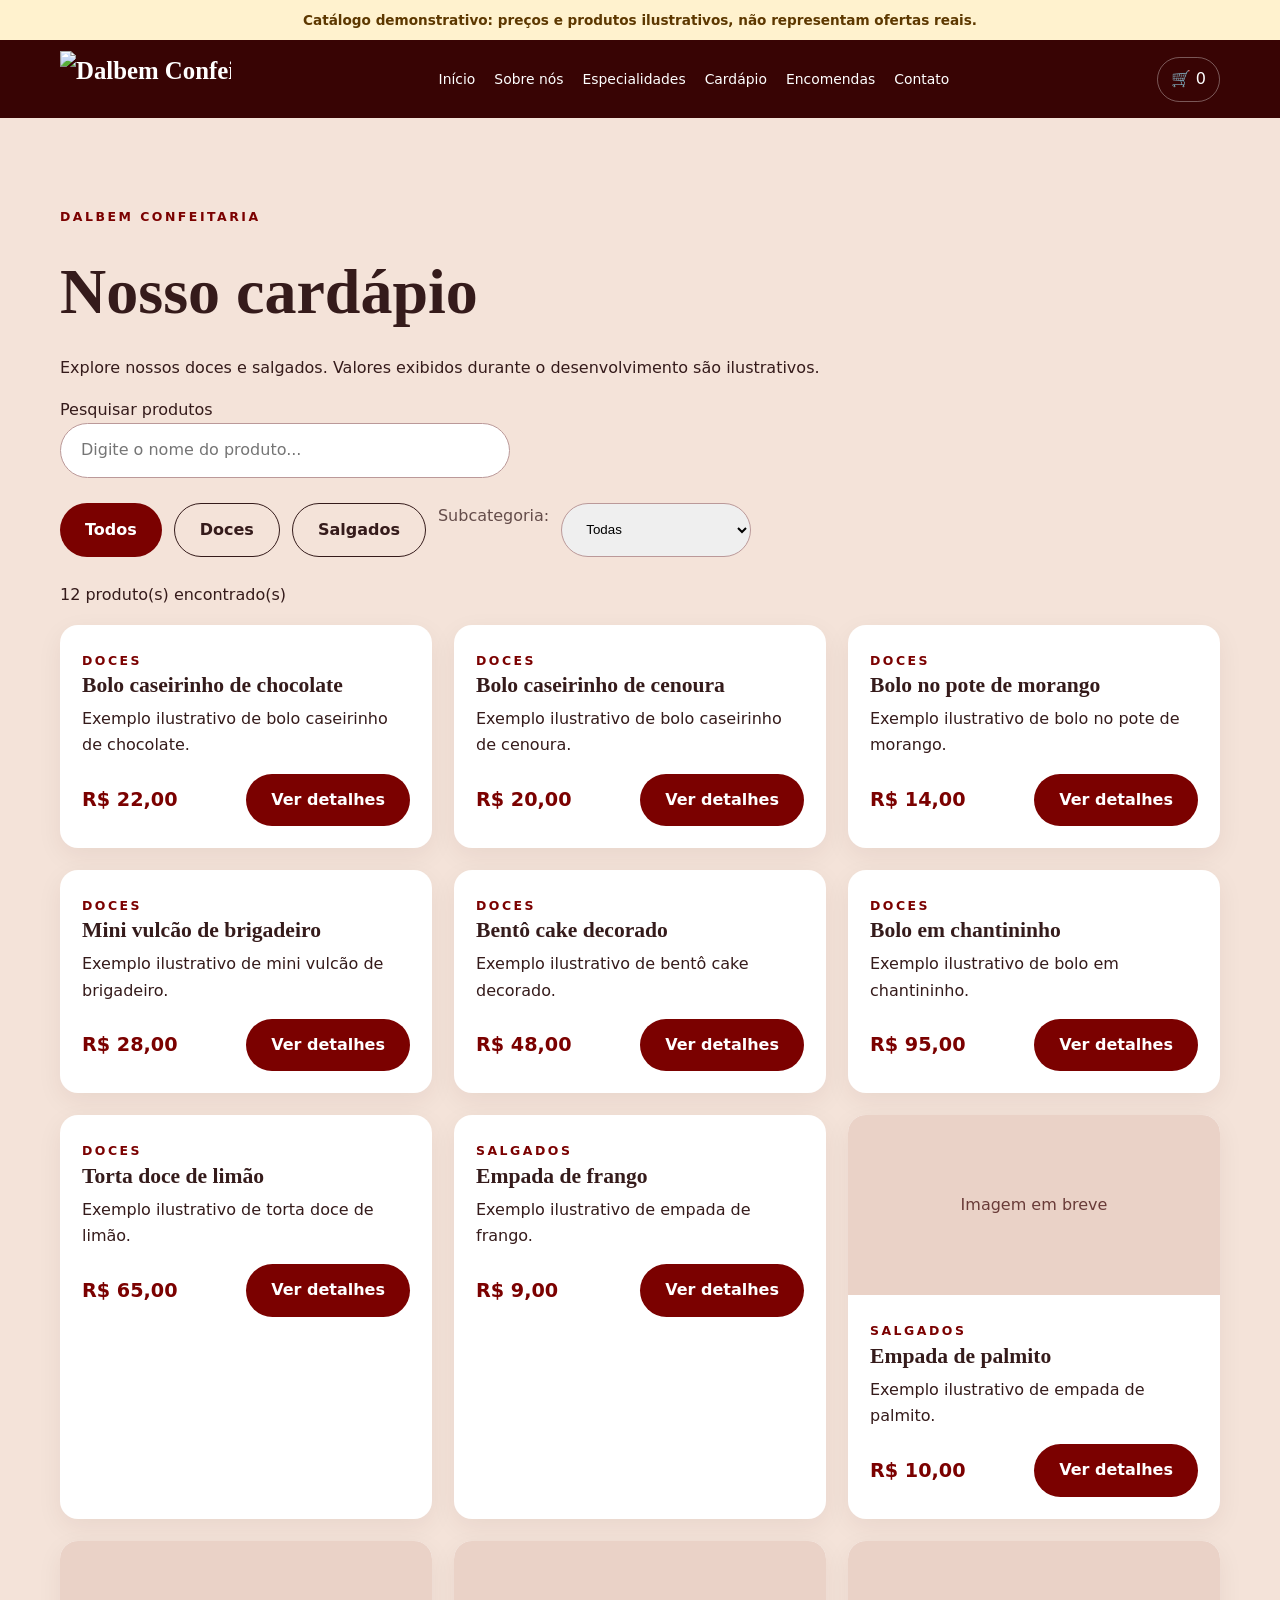
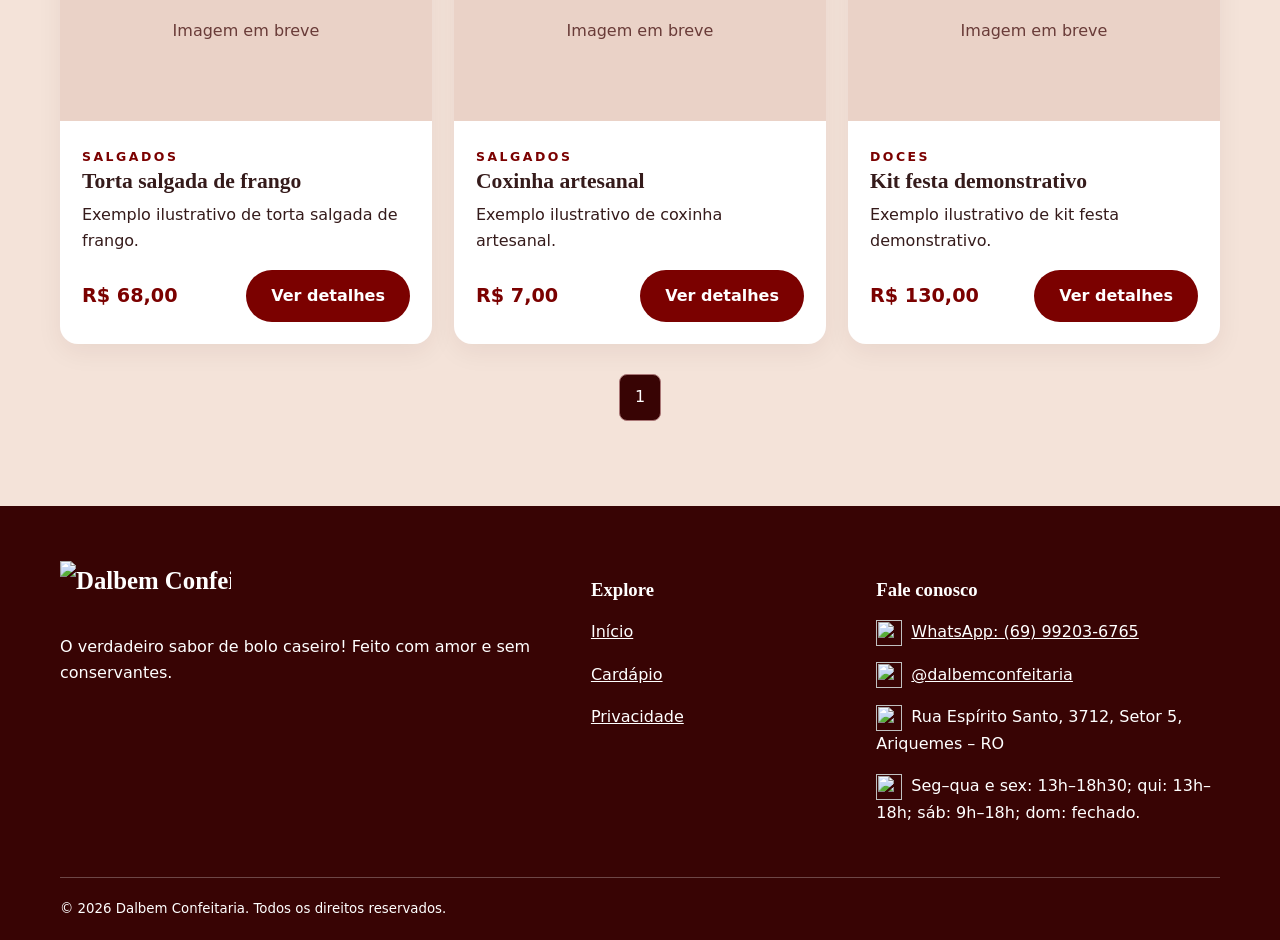
==== public/cardapio.html @ 4610a4fa "Add files via upload" ====
<!doctype html><html lang="pt-BR"><head><meta charset="utf-8"><meta name="viewport" content="width=device-width,initial-scale=1"><meta name="theme-color" content="#380404"><title>Cardápio | Dalbem Confeitaria</title><meta name="description" content="Confira doces e salgados artesanais da Dalbem Confeitaria em Ariquemes."><link rel="stylesheet" href="assets/css/style.css"><link rel="icon" type="image/webp" href="https://blogger.googleusercontent.com/img/b/R29vZ2xl/AVvXsEh4iIEX6FYzVq7kru97qD_okBUnDqoDhGo_smipi2Q536eNhqh17S36tBu-sU6LpC99yMevuYb7kFS-wTf-oW85_fick1aIBsSRmvGQnoo81FoYzKkJ7kZCsmqVKyEa8HQ2244qOAdXM8Xk6LM8T5qNf6mVxQOUEEzE80WO0kvHvCMmFfG5JqUQIs1nW1U/s1600/favicon.webp"></head><body><div class="demo-ribbon" id="demo-notice">Catálogo demonstrativo: preços e produtos ilustrativos, não representam ofertas reais.</div><header class="site-header"><div class="wrap header-inner"><a class="brand" href="index.html" aria-label="Dalbem Confeitaria, início"><img class="brand-logo" src="https://blogger.googleusercontent.com/img/b/R29vZ2xl/AVvXsEiDhNQE3fd5JGZUsi9laIUx0eGt_482MlYUXaBUpJOUxBy6ThUaXffwAvPL5Q2sB5RYCnkVIZvy0XcGgE1qQigVFgw9aFIyywAfbAa5XfuC_fBENR50vhy3zN0nh_jbh3_C_eGOdu91BTqUxGuKwHq1rDiWNLJUu7E78p9JBduAosYJzNki2ax0wGtgoPk/s1600/imagem-convertida.webp" alt="Dalbem Confeitaria" width="180" height="60"></a><nav class="nav" aria-label="Principal"><a href="index.html">Início</a><a href="index.html#sobre">Sobre nós</a><a href="index.html#especialidades">Especialidades</a><a href="cardapio.html">Cardápio</a><a href="index.html#encomendas">Encomendas</a><a href="index.html#contato">Contato</a></nav><div class="header-actions"><button class="icon-btn" data-open-cart aria-label="Abrir carrinho">🛒 <span data-cart-count>0</span></button><button class="icon-btn mobile-only" data-open-menu aria-label="Abrir menu">☰</button></div></div></header><main><section class="section"><div class="wrap"><span class="eyebrow">Dalbem Confeitaria</span><h1 style="font-size:clamp(2.5rem,5vw,4rem)">Nosso cardápio</h1><p>Explore nossos doces e salgados. Valores exibidos durante o desenvolvimento são ilustrativos.</p><label for="search">Pesquisar produtos</label><div><input class="search" id="search" type="search" placeholder="Digite o nome do produto..." autocomplete="off"></div><div class="filters"><button class="btn" data-category="Todos">Todos</button><button class="btn outline" data-category="Doces">Doces</button><button class="btn outline" data-category="Salgados">Salgados</button><label for="subcategory" class="muted">Subcategoria:</label><select id="subcategory" class="search" style="width:auto"><option value="">Todas</option></select></div><p id="result-count" aria-live="polite"></p><div class="cards" id="catalog-products"></div><nav class="pagination" id="pagination" aria-label="Paginação do cardápio"></nav></div></section></main><footer class="footer"><div class="wrap"><div class="footer-grid"><div><a class="brand" href="index.html"><img class="brand-logo" src="https://blogger.googleusercontent.com/img/b/R29vZ2xl/AVvXsEiDhNQE3fd5JGZUsi9laIUx0eGt_482MlYUXaBUpJOUxBy6ThUaXffwAvPL5Q2sB5RYCnkVIZvy0XcGgE1qQigVFgw9aFIyywAfbAa5XfuC_fBENR50vhy3zN0nh_jbh3_C_eGOdu91BTqUxGuKwHq1rDiWNLJUu7E78p9JBduAosYJzNki2ax0wGtgoPk/s1600/imagem-convertida.webp" alt="Dalbem Confeitaria" width="180" height="60"></a><p>O verdadeiro sabor de bolo caseiro! Feito com amor e sem conservantes.</p></div><div><h3>Explore</h3><p><a href="index.html">Início</a></p><p><a href="cardapio.html">Cardápio</a></p><p><a href="politica-de-privacidade.html">Privacidade</a></p></div><div><h3>Fale conosco</h3><p><a href="https://wa.me/5569992036765" target="_blank" rel="noopener"><img class="footer-icon" src="https://blogger.googleusercontent.com/img/b/R29vZ2xl/AVvXsEjsJWrQbK0ZLZHP1h2K9LlvCTeZVPwzjfDIEVl6Aq4PjDfiX2fhDo4Ea2eUi_2HnccCvpLL1z6CsGybF3GvXNQ5E0K_hDXoQgrBLAA3PRyhv4qPMLqe1-xpGSX7f0QnX6KuvssEVI4ryZQxrHNTWk9YROpOI9HnXLECwX6gvHbMmIxsSibAUfuSxaRnMbY/s1600/whatsapp.png" alt="" width="42" height="42" loading="lazy">WhatsApp: (69) 99203-6765</a></p><p><a href="https://www.instagram.com/dalbemconfeitaria/" target="_blank" rel="noopener"><img class="footer-icon" src="https://blogger.googleusercontent.com/img/b/R29vZ2xl/AVvXsEhH2xgJOwREcnbQH2wIsPxcs0xfS7GMQuM6i4li7uF-2hmfAJ3v7YDOeRXJOE1bAVm_zsjbGCOwcP9xxiz2JCxcIqlHQEVYJ6bxwxtn4tfpOCnE1e5S5D0uEzTUmZpyUSeEsSubqcrsBT77NgC-gszF1xWRY03YenwZID6AHmpRALKOXrpRcefnt1iQakA/s1600/instagram.png" alt="" width="42" height="42" loading="lazy">@dalbemconfeitaria</a></p><p><img class="footer-icon" src="https://blogger.googleusercontent.com/img/b/R29vZ2xl/AVvXsEjH5N78yYxJdNnDgunYbqWrloFMq9HhzQstdnPobxgwrtv5jlwumm7GgXJ_sunejGD9ZMVxgprZ5GoSLeHf0Xeo8FQOB-0kHbHCvUeTazwa94pRp2EMsk3Za75fxBlPsook0g8IgYssJww6_zaLRIChLpgOXpCa9M7EQswauwKJ51ifQBxK-1FI1q0JXNs/s1600/localizacao.png" alt="" width="42" height="42" loading="lazy">Rua Espírito Santo, 3712, Setor 5, Ariquemes – RO</p><p><img class="footer-icon" src="https://blogger.googleusercontent.com/img/b/R29vZ2xl/AVvXsEh6wXMxx9MEp7TSgbjq7VU6eLMt3L18XtH2D30mtWDvsmWUdD_iu0KswTrk7CTH0fjMpCs02xLx6ow3rS5cjbZBgWF0TOR9TDPPuXod3BWW_LGzUb1zmQggMYM18S-cVAgvS0lJQDkPGu4TcvM8nCVwMd7rPWec95EuUXQpowpo9-yWdFcon2TwgZIxe78/s1600/horario.png" alt="" width="42" height="42" loading="lazy">Seg–qua e sex: 13h–18h30; qui: 13h–18h; sáb: 9h–18h; dom: fechado.</p></div></div><small>© <span data-year></span> Dalbem Confeitaria. Todos os direitos reservados.</small></div></footer><dialog id="menu-dialog" class="mobile-menu" aria-label="Menu"><div class="dialog-inner"><div class="dialog-top"><strong>Menu</strong><button class="icon-btn" data-close-dialog aria-label="Fechar menu">✕</button></div><nav aria-label="Navegação mobile"><a href="index.html">Início</a><a href="index.html#sobre">Sobre nós</a><a href="index.html#especialidades">Especialidades</a><a href="cardapio.html">Cardápio</a><a href="index.html#encomendas">Encomendas</a><a href="index.html#contato">Contato</a></nav></div></dialog><dialog id="product-dialog" aria-label="Detalhes do produto"><div class="dialog-inner"><div class="dialog-top"><h2>Detalhes</h2><button class="icon-btn" data-close-dialog aria-label="Fechar detalhes">✕</button></div><div id="product-detail"></div></div></dialog><dialog id="cart-dialog" aria-label="Carrinho e checkout"><div class="dialog-inner"><div class="dialog-top"><h2>Seu carrinho</h2><button class="icon-btn" data-close-dialog aria-label="Fechar carrinho">✕</button></div><div id="cart-content"></div></div></dialog><script type="module" src="assets/js/main.js"></script></body></html>
---- public/assets/css/style.css ----
:root{--vinho:#380404;--vermelho:#7B0100;--rosa:#FFCFCF;--creme:#F4E3D9;--branco:#fffaf7;--texto:#351b1b}
*{box-sizing:border-box}html{scroll-behavior:smooth;scroll-padding-top:90px}body{margin:0;background:var(--creme);color:var(--texto);font:16px/1.65 system-ui,-apple-system,Segoe UI,sans-serif}a{color:inherit}button,input{font:inherit}button{cursor:pointer}img{max-width:100%;display:block}h1,h2,h3{font-family:Georgia,serif;line-height:1.15}h1{font-size:clamp(2.8rem,6vw,5.7rem);margin:.4em 0}h2{font-size:clamp(2rem,4vw,3.4rem);margin:.25em 0 .6em}.wrap{width:min(1160px,92%);margin:auto}.section{padding:85px 0}.eyebrow{text-transform:uppercase;letter-spacing:.2em;color:var(--vermelho);font-size:.78rem;font-weight:800}.muted{opacity:.75}.btn{border:0;border-radius:100px;padding:13px 25px;background:var(--vermelho);color:white;text-decoration:none;font-weight:700;display:inline-flex;align-items:center;justify-content:center;gap:8px}.btn.light{background:var(--branco);color:var(--vinho)}.btn.outline{background:transparent;border:1px solid currentColor;color:inherit}.btn:disabled{opacity:.5;cursor:not-allowed}.site-header{background:var(--vinho);color:white;position:sticky;top:0;z-index:20}.header-inner{display:flex;align-items:center;justify-content:space-between;min-height:78px;gap:20px}.brand{font-family:Georgia,serif;font-size:1.55rem;font-weight:700;text-decoration:none;white-space:nowrap}.brand span{color:var(--rosa)}.nav{display:flex;align-items:center;gap:19px}.nav a{text-decoration:none;font-size:.87rem}.nav a:hover{text-decoration:underline}.header-actions{display:flex;gap:8px}.icon-btn{border:1px solid #ffffff55;border-radius:30px;background:transparent;color:inherit;padding:8px 13px}.hero{background:linear-gradient(115deg,#380404,#681e1e);color:white;overflow:hidden}.hero-grid,.split{display:grid;grid-template-columns:1fr 1fr;align-items:center;gap:55px}.hero-grid{min-height:620px}.hero p{max-width:510px}.hero-photo{height:500px;border-radius:240px 240px 20px 20px;object-fit:cover;width:100%;box-shadow:18px 18px 0 #ffcfcf22}.hero .eyebrow{color:var(--rosa)}.actions{display:flex;gap:12px;flex-wrap:wrap;margin-top:25px}.photo{width:100%;height:440px;object-fit:cover;border-radius:180px 180px 18px 18px}.cream-light{background:var(--branco)}.center{text-align:center}.center p{max-width:670px;margin:0 auto 32px}.cards{display:grid;grid-template-columns:repeat(3,1fr);gap:22px}.card{background:white;border-radius:18px;overflow:hidden;box-shadow:0 8px 26px #38040410}.card img{height:225px;width:100%;object-fit:cover}.card-body{padding:22px}.card h3{font-size:1.35rem;margin:0 0 8px}.card p{margin:0 0 15px}.price{font-weight:800;color:var(--vermelho);font-size:1.2rem}.card-foot{display:flex;align-items:center;justify-content:space-between;gap:10px;flex-wrap:wrap}.special-banner{background:var(--vinho);color:white;padding:70px;border-radius:26px}.gallery{display:grid;grid-template-columns:repeat(4,1fr);gap:12px}.gallery img{height:250px;width:100%;object-fit:cover;border-radius:12px}.steps{display:grid;grid-template-columns:repeat(3,1fr);gap:20px}.step{padding:24px;background:white;border-radius:16px}.step strong{color:var(--vermelho);font-size:2rem}.contact-grid{display:grid;grid-template-columns:1fr 1fr;gap:35px}.map{width:100%;height:350px;border:0;border-radius:18px}.footer{background:var(--vinho);color:white;padding:55px 0 20px}.footer-grid{display:grid;grid-template-columns:2fr 1fr 1.4fr;gap:40px}.footer a{color:white}.footer small{display:block;margin-top:35px;border-top:1px solid #ffffff44;padding-top:20px}.filters{display:flex;flex-wrap:wrap;gap:12px;margin:25px 0}.search{width:100%;max-width:450px;border:1px solid #b99;border-radius:50px;padding:13px 20px}.pagination{display:flex;justify-content:center;gap:8px;margin-top:30px}.pagination button{padding:9px 15px;border:1px solid #a77;border-radius:8px;background:white}.pagination button[aria-current]{background:var(--vinho);color:white}dialog{border:0;border-radius:20px;padding:0;box-shadow:0 15px 80px #0005;max-height:90dvh;max-width:min(850px,94vw);width:100%;color:var(--texto)}dialog::backdrop{background:#190707b9}.dialog-inner{padding:30px;overflow:auto;max-height:88dvh}.dialog-top{display:flex;justify-content:space-between;align-items:center;gap:15px}.dialog-top h2{font-size:1.8rem;margin:0}.product-detail{display:grid;grid-template-columns:1fr 1fr;gap:25px}.product-detail img{width:100%;height:330px;object-fit:cover;border-radius:14px}.field{display:grid;gap:5px;margin:12px 0}.field input,.field select,.field textarea{border:1px solid #bca7a1;border-radius:9px;padding:11px;width:100%;background:white}.cart-item{display:grid;grid-template-columns:1fr auto auto;gap:12px;align-items:center;padding:12px 0;border-bottom:1px solid #ddd}.cart-item input{width:70px;padding:7px}.checkout-form{margin-top:22px}.notice{background:#fff2ce;padding:14px;border-radius:12px}.mobile-menu{max-width:min(340px,88vw);height:100dvh;max-height:100dvh;margin:0 0 0 auto;border-radius:0}.mobile-menu nav{display:grid;gap:16px;padding-top:25px}.mobile-menu nav a{text-decoration:none;font-size:1.1rem}.mobile-only{display:none}.placeholder{background:#ead2c7;display:grid;place-items:center;color:#693b38;min-height:180px}.status{font-size:.8rem;color:#7B0100}.privacy{max-width:760px}.demo-ribbon{background:#fff2ce;color:#5d3800;text-align:center;padding:9px;font-size:.85rem;font-weight:700}:focus-visible{outline:3px solid #ed8d24;outline-offset:3px}
@media(max-width:960px){.nav{display:none}.mobile-only{display:inline-flex}.hero-grid,.split,.contact-grid{gap:28px}.cards{grid-template-columns:repeat(2,1fr)}.gallery{grid-template-columns:repeat(2,1fr)}}
@media(max-width:650px){.section{padding:55px 0}.hero-grid,.split,.contact-grid,.product-detail{grid-template-columns:1fr}.hero-grid{padding:50px 0}.hero-photo{height:340px}.photo{height:300px}.cards,.steps,.footer-grid{grid-template-columns:1fr}.gallery img{height:180px}.special-banner{padding:35px 24px}.header-inner{min-height:68px}.brand{font-size:1.3rem}.dialog-inner{padding:20px}.cart-item{grid-template-columns:1fr auto}.cart-item button{grid-column:2}.footer-grid{gap:15px}}
@media(prefers-reduced-motion:reduce){html{scroll-behavior:auto}*,*::before,*::after{animation:none!important;transition:none!important}}

/* Fotografias oficiais disponibilizadas para o layout */
.brand-logo{display:block;width:auto;height:57px;max-width:220px;object-fit:contain}
.site-header .brand{display:flex;align-items:center}
.hero picture{display:block;min-width:0}
.special-banner{background-image:linear-gradient(90deg,rgba(56,4,4,.94) 0%,rgba(56,4,4,.82) 55%,rgba(56,4,4,.3) 100%),var(--banner-image);background-position:center;background-size:cover;min-height:360px;display:flex;flex-direction:column;align-items:flex-start;justify-content:center}
.special-banner p{max-width:600px}
.contact-media{display:grid;gap:14px}
.facade-photo{width:100%;height:230px;object-fit:cover;border-radius:18px}
.footer-icon{width:26px;height:26px;object-fit:contain;display:inline-block;vertical-align:middle;margin-right:9px}
@media(max-width:650px){.brand-logo{height:46px;max-width:165px}.special-banner{background-position:65% center}.facade-photo{height:210px}}
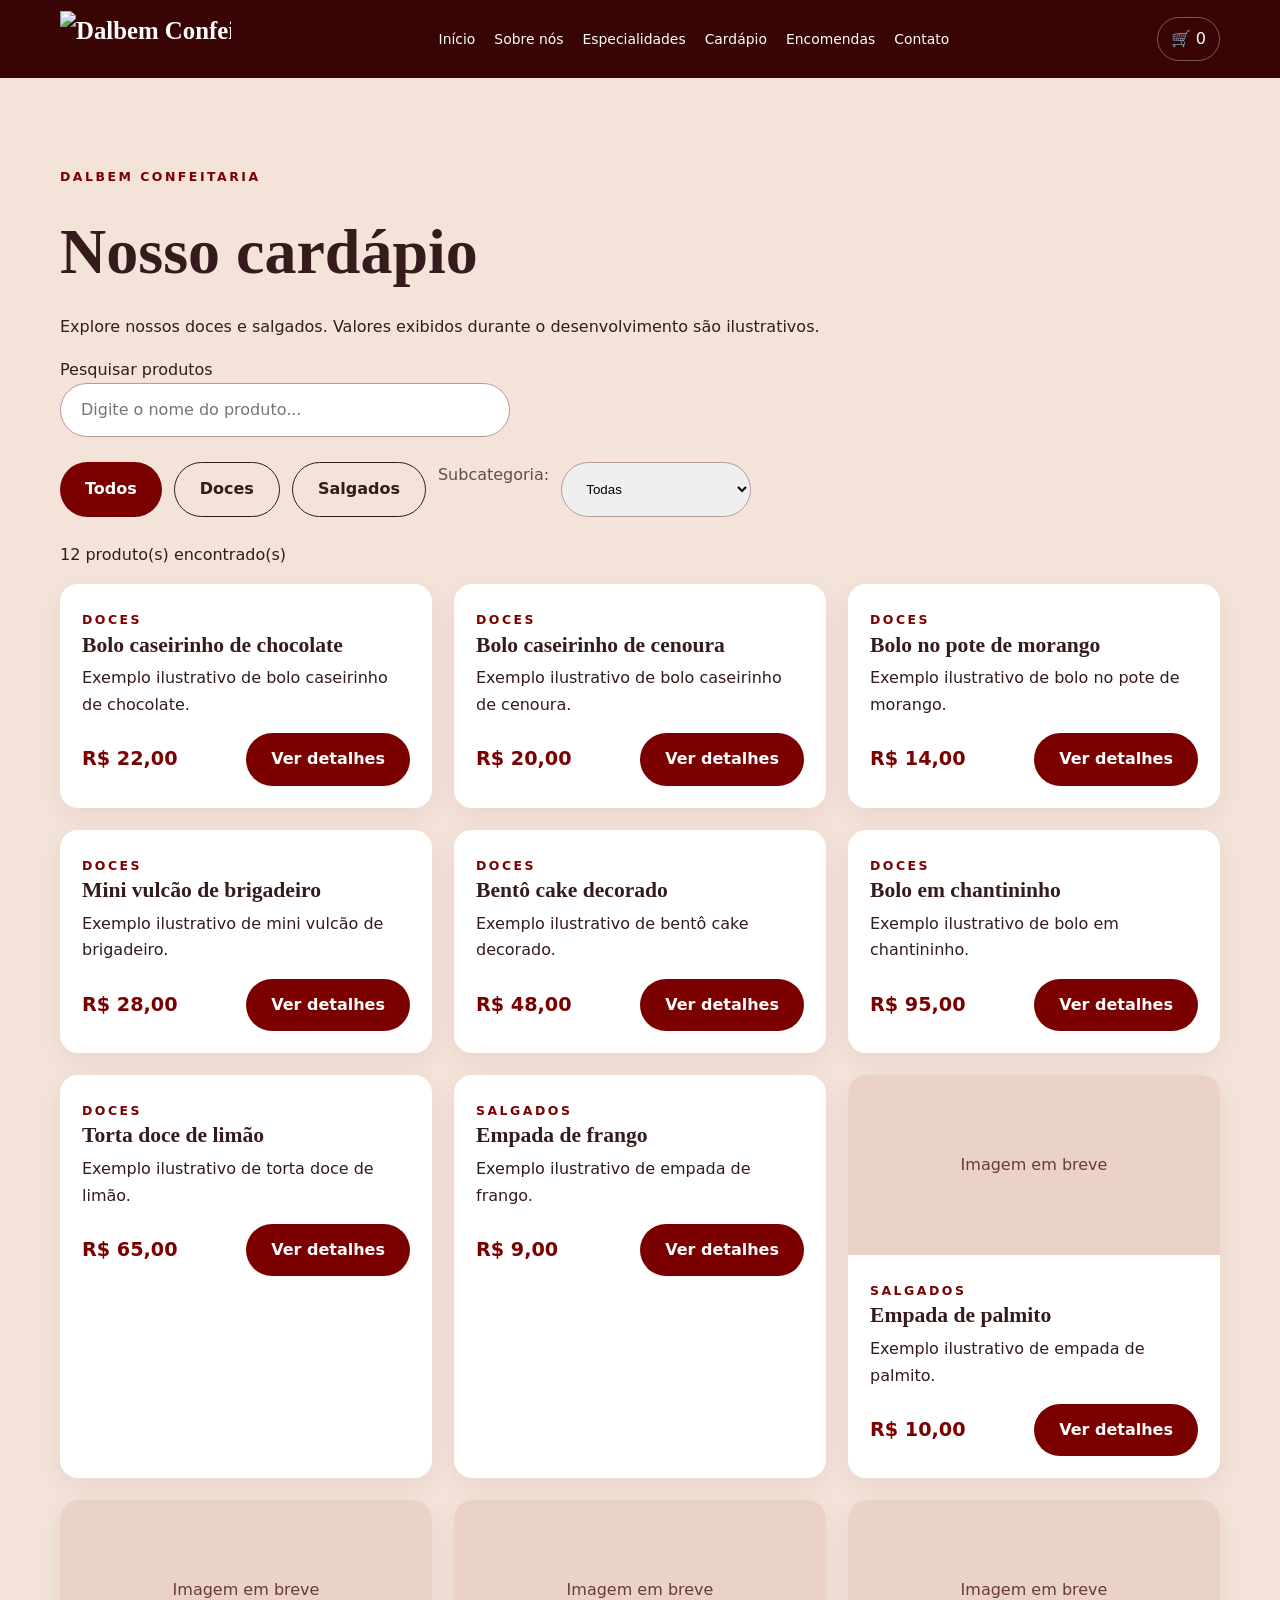
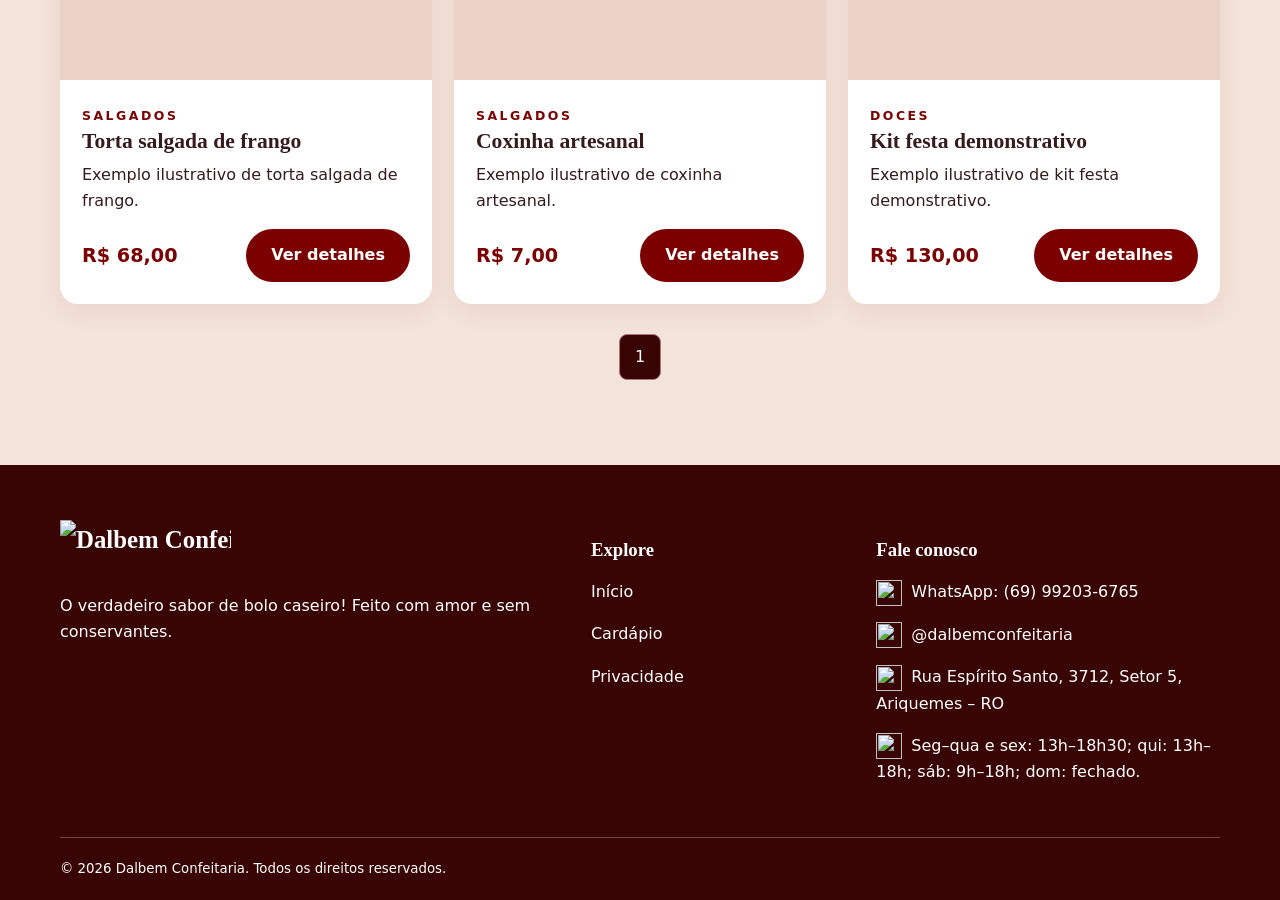
==== commit 99fa3d89: "Refactor cardapio.html structure and content" ====
--- a/public/cardapio.html
+++ b/public/cardapio.html
@@ -1 +1,113 @@
-<!doctype html><html lang="pt-BR"><head><meta charset="utf-8"><meta name="viewport" content="width=device-width,initial-scale=1"><meta name="theme-color" content="#380404"><title>Cardápio | Dalbem Confeitaria</title><meta name="description" content="Confira doces e salgados artesanais da Dalbem Confeitaria em Ariquemes."><link rel="stylesheet" href="assets/css/style.css"><link rel="icon" type="image/webp" href="https://blogger.googleusercontent.com/img/b/R29vZ2xl/AVvXsEh4iIEX6FYzVq7kru97qD_okBUnDqoDhGo_smipi2Q536eNhqh17S36tBu-sU6LpC99yMevuYb7kFS-wTf-oW85_fick1aIBsSRmvGQnoo81FoYzKkJ7kZCsmqVKyEa8HQ2244qOAdXM8Xk6LM8T5qNf6mVxQOUEEzE80WO0kvHvCMmFfG5JqUQIs1nW1U/s1600/favicon.webp"></head><body><div class="demo-ribbon" id="demo-notice">Catálogo demonstrativo: preços e produtos ilustrativos, não representam ofertas reais.</div><header class="site-header"><div class="wrap header-inner"><a class="brand" href="index.html" aria-label="Dalbem Confeitaria, início"><img class="brand-logo" src="https://blogger.googleusercontent.com/img/b/R29vZ2xl/AVvXsEiDhNQE3fd5JGZUsi9laIUx0eGt_482MlYUXaBUpJOUxBy6ThUaXffwAvPL5Q2sB5RYCnkVIZvy0XcGgE1qQigVFgw9aFIyywAfbAa5XfuC_fBENR50vhy3zN0nh_jbh3_C_eGOdu91BTqUxGuKwHq1rDiWNLJUu7E78p9JBduAosYJzNki2ax0wGtgoPk/s1600/imagem-convertida.webp" alt="Dalbem Confeitaria" width="180" height="60"></a><nav class="nav" aria-label="Principal"><a href="index.html">Início</a><a href="index.html#sobre">Sobre nós</a><a href="index.html#especialidades">Especialidades</a><a href="cardapio.html">Cardápio</a><a href="index.html#encomendas">Encomendas</a><a href="index.html#contato">Contato</a></nav><div class="header-actions"><button class="icon-btn" data-open-cart aria-label="Abrir carrinho">🛒 <span data-cart-count>0</span></button><button class="icon-btn mobile-only" data-open-menu aria-label="Abrir menu">☰</button></div></div></header><main><section class="section"><div class="wrap"><span class="eyebrow">Dalbem Confeitaria</span><h1 style="font-size:clamp(2.5rem,5vw,4rem)">Nosso cardápio</h1><p>Explore nossos doces e salgados. Valores exibidos durante o desenvolvimento são ilustrativos.</p><label for="search">Pesquisar produtos</label><div><input class="search" id="search" type="search" placeholder="Digite o nome do produto..." autocomplete="off"></div><div class="filters"><button class="btn" data-category="Todos">Todos</button><button class="btn outline" data-category="Doces">Doces</button><button class="btn outline" data-category="Salgados">Salgados</button><label for="subcategory" class="muted">Subcategoria:</label><select id="subcategory" class="search" style="width:auto"><option value="">Todas</option></select></div><p id="result-count" aria-live="polite"></p><div class="cards" id="catalog-products"></div><nav class="pagination" id="pagination" aria-label="Paginação do cardápio"></nav></div></section></main><footer class="footer"><div class="wrap"><div class="footer-grid"><div><a class="brand" href="index.html"><img class="brand-logo" src="https://blogger.googleusercontent.com/img/b/R29vZ2xl/AVvXsEiDhNQE3fd5JGZUsi9laIUx0eGt_482MlYUXaBUpJOUxBy6ThUaXffwAvPL5Q2sB5RYCnkVIZvy0XcGgE1qQigVFgw9aFIyywAfbAa5XfuC_fBENR50vhy3zN0nh_jbh3_C_eGOdu91BTqUxGuKwHq1rDiWNLJUu7E78p9JBduAosYJzNki2ax0wGtgoPk/s1600/imagem-convertida.webp" alt="Dalbem Confeitaria" width="180" height="60"></a><p>O verdadeiro sabor de bolo caseiro! Feito com amor e sem conservantes.</p></div><div><h3>Explore</h3><p><a href="index.html">Início</a></p><p><a href="cardapio.html">Cardápio</a></p><p><a href="politica-de-privacidade.html">Privacidade</a></p></div><div><h3>Fale conosco</h3><p><a href="https://wa.me/5569992036765" target="_blank" rel="noopener"><img class="footer-icon" src="https://blogger.googleusercontent.com/img/b/R29vZ2xl/AVvXsEjsJWrQbK0ZLZHP1h2K9LlvCTeZVPwzjfDIEVl6Aq4PjDfiX2fhDo4Ea2eUi_2HnccCvpLL1z6CsGybF3GvXNQ5E0K_hDXoQgrBLAA3PRyhv4qPMLqe1-xpGSX7f0QnX6KuvssEVI4ryZQxrHNTWk9YROpOI9HnXLECwX6gvHbMmIxsSibAUfuSxaRnMbY/s1600/whatsapp.png" alt="" width="42" height="42" loading="lazy">WhatsApp: (69) 99203-6765</a></p><p><a href="https://www.instagram.com/dalbemconfeitaria/" target="_blank" rel="noopener"><img class="footer-icon" src="https://blogger.googleusercontent.com/img/b/R29vZ2xl/AVvXsEhH2xgJOwREcnbQH2wIsPxcs0xfS7GMQuM6i4li7uF-2hmfAJ3v7YDOeRXJOE1bAVm_zsjbGCOwcP9xxiz2JCxcIqlHQEVYJ6bxwxtn4tfpOCnE1e5S5D0uEzTUmZpyUSeEsSubqcrsBT77NgC-gszF1xWRY03YenwZID6AHmpRALKOXrpRcefnt1iQakA/s1600/instagram.png" alt="" width="42" height="42" loading="lazy">@dalbemconfeitaria</a></p><p><img class="footer-icon" src="https://blogger.googleusercontent.com/img/b/R29vZ2xl/AVvXsEjH5N78yYxJdNnDgunYbqWrloFMq9HhzQstdnPobxgwrtv5jlwumm7GgXJ_sunejGD9ZMVxgprZ5GoSLeHf0Xeo8FQOB-0kHbHCvUeTazwa94pRp2EMsk3Za75fxBlPsook0g8IgYssJww6_zaLRIChLpgOXpCa9M7EQswauwKJ51ifQBxK-1FI1q0JXNs/s1600/localizacao.png" alt="" width="42" height="42" loading="lazy">Rua Espírito Santo, 3712, Setor 5, Ariquemes – RO</p><p><img class="footer-icon" src="https://blogger.googleusercontent.com/img/b/R29vZ2xl/AVvXsEh6wXMxx9MEp7TSgbjq7VU6eLMt3L18XtH2D30mtWDvsmWUdD_iu0KswTrk7CTH0fjMpCs02xLx6ow3rS5cjbZBgWF0TOR9TDPPuXod3BWW_LGzUb1zmQggMYM18S-cVAgvS0lJQDkPGu4TcvM8nCVwMd7rPWec95EuUXQpowpo9-yWdFcon2TwgZIxe78/s1600/horario.png" alt="" width="42" height="42" loading="lazy">Seg–qua e sex: 13h–18h30; qui: 13h–18h; sáb: 9h–18h; dom: fechado.</p></div></div><small>© <span data-year></span> Dalbem Confeitaria. Todos os direitos reservados.</small></div></footer><dialog id="menu-dialog" class="mobile-menu" aria-label="Menu"><div class="dialog-inner"><div class="dialog-top"><strong>Menu</strong><button class="icon-btn" data-close-dialog aria-label="Fechar menu">✕</button></div><nav aria-label="Navegação mobile"><a href="index.html">Início</a><a href="index.html#sobre">Sobre nós</a><a href="index.html#especialidades">Especialidades</a><a href="cardapio.html">Cardápio</a><a href="index.html#encomendas">Encomendas</a><a href="index.html#contato">Contato</a></nav></div></dialog><dialog id="product-dialog" aria-label="Detalhes do produto"><div class="dialog-inner"><div class="dialog-top"><h2>Detalhes</h2><button class="icon-btn" data-close-dialog aria-label="Fechar detalhes">✕</button></div><div id="product-detail"></div></div></dialog><dialog id="cart-dialog" aria-label="Carrinho e checkout"><div class="dialog-inner"><div class="dialog-top"><h2>Seu carrinho</h2><button class="icon-btn" data-close-dialog aria-label="Fechar carrinho">✕</button></div><div id="cart-content"></div></div></dialog><script type="module" src="assets/js/main.js"></script></body></html>+<!doctype html>
+<html lang="pt-BR">
+
+<head>
+    <meta charset="utf-8">
+    <meta name="viewport" content="width=device-width,initial-scale=1">
+    <meta name="theme-color" content="#380404">
+    <title>Cardápio | Dalbem Confeitaria</title>
+    <meta name="description" content="Confira doces e salgados artesanais da Dalbem Confeitaria em Ariquemes.">
+    <link rel="stylesheet" href="assets/css/style.css">
+    <link rel="icon" type="image/webp"
+        href="https://blogger.googleusercontent.com/img/b/R29vZ2xl/AVvXsEh4iIEX6FYzVq7kru97qD_okBUnDqoDhGo_smipi2Q536eNhqh17S36tBu-sU6LpC99yMevuYb7kFS-wTf-oW85_fick1aIBsSRmvGQnoo81FoYzKkJ7kZCsmqVKyEa8HQ2244qOAdXM8Xk6LM8T5qNf6mVxQOUEEzE80WO0kvHvCMmFfG5JqUQIs1nW1U/s1600/favicon.webp">
+</head>
+
+<body>
+   
+    <header class="site-header">
+        <div class="wrap header-inner"><a class="brand" href="index.html" aria-label="Dalbem Confeitaria, início"><img
+                    class="brand-logo"
+                    src="https://blogger.googleusercontent.com/img/b/R29vZ2xl/AVvXsEiDhNQE3fd5JGZUsi9laIUx0eGt_482MlYUXaBUpJOUxBy6ThUaXffwAvPL5Q2sB5RYCnkVIZvy0XcGgE1qQigVFgw9aFIyywAfbAa5XfuC_fBENR50vhy3zN0nh_jbh3_C_eGOdu91BTqUxGuKwHq1rDiWNLJUu7E78p9JBduAosYJzNki2ax0wGtgoPk/s1600/imagem-convertida.webp"
+                    alt="Dalbem Confeitaria" width="180" height="60"></a>
+            <nav class="nav" aria-label="Principal"><a href="index.html">Início</a><a href="index.html#sobre">Sobre
+                    nós</a><a href="index.html#especialidades">Especialidades</a><a href="cardapio.html">Cardápio</a><a
+                    href="index.html#encomendas">Encomendas</a><a href="index.html#contato">Contato</a></nav>
+            <div class="header-actions"><button class="icon-btn" data-open-cart aria-label="Abrir carrinho">🛒 <span
+                        data-cart-count>0</span></button><button class="icon-btn mobile-only" data-open-menu
+                    aria-label="Abrir menu">☰</button></div>
+        </div>
+    </header>
+    <main>
+        <section class="section">
+            <div class="wrap"><span class="eyebrow">Dalbem Confeitaria</span>
+                <h1 style="font-size:clamp(2.5rem,5vw,4rem)">Nosso cardápio</h1>
+                <p>Explore nossos doces e salgados. Valores exibidos durante o desenvolvimento são ilustrativos.</p>
+                <label for="search">Pesquisar produtos</label>
+                <div><input class="search" id="search" type="search" placeholder="Digite o nome do produto..."
+                        autocomplete="off"></div>
+                <div class="filters"><button class="btn" data-category="Todos">Todos</button><button class="btn outline"
+                        data-category="Doces">Doces</button><button class="btn outline"
+                        data-category="Salgados">Salgados</button><label for="subcategory"
+                        class="muted">Subcategoria:</label><select id="subcategory" class="search" style="width:auto">
+                        <option value="">Todas</option>
+                    </select></div>
+                <p id="result-count" aria-live="polite"></p>
+                <div class="cards" id="catalog-products"></div>
+                <nav class="pagination" id="pagination" aria-label="Paginação do cardápio"></nav>
+            </div>
+        </section>
+    </main>
+    <footer class="footer">
+        <div class="wrap">
+            <div class="footer-grid">
+                <div><a class="brand" href="index.html"><img class="brand-logo"
+                            src="https://blogger.googleusercontent.com/img/b/R29vZ2xl/AVvXsEiDhNQE3fd5JGZUsi9laIUx0eGt_482MlYUXaBUpJOUxBy6ThUaXffwAvPL5Q2sB5RYCnkVIZvy0XcGgE1qQigVFgw9aFIyywAfbAa5XfuC_fBENR50vhy3zN0nh_jbh3_C_eGOdu91BTqUxGuKwHq1rDiWNLJUu7E78p9JBduAosYJzNki2ax0wGtgoPk/s1600/imagem-convertida.webp"
+                            alt="Dalbem Confeitaria" width="180" height="60"></a>
+                    <p>O verdadeiro sabor de bolo caseiro! Feito com amor e sem conservantes.</p>
+                </div>
+                <div>
+                    <h3>Explore</h3>
+                    <p><a href="index.html">Início</a></p>
+                    <p><a href="cardapio.html">Cardápio</a></p>
+                    <p><a href="politica-de-privacidade.html">Privacidade</a></p>
+                </div>
+                <div>
+                    <h3>Fale conosco</h3>
+                    <p><a href="https://wa.me/5569992036765" target="_blank" rel="noopener"><img class="footer-icon"
+                                src="https://blogger.googleusercontent.com/img/b/R29vZ2xl/AVvXsEjsJWrQbK0ZLZHP1h2K9LlvCTeZVPwzjfDIEVl6Aq4PjDfiX2fhDo4Ea2eUi_2HnccCvpLL1z6CsGybF3GvXNQ5E0K_hDXoQgrBLAA3PRyhv4qPMLqe1-xpGSX7f0QnX6KuvssEVI4ryZQxrHNTWk9YROpOI9HnXLECwX6gvHbMmIxsSibAUfuSxaRnMbY/s1600/whatsapp.png"
+                                alt="" width="42" height="42" loading="lazy">WhatsApp: (69) 99203-6765</a></p>
+                    <p><a href="https://www.instagram.com/dalbemconfeitaria/" target="_blank" rel="noopener"><img
+                                class="footer-icon"
+                                src="https://blogger.googleusercontent.com/img/b/R29vZ2xl/AVvXsEhH2xgJOwREcnbQH2wIsPxcs0xfS7GMQuM6i4li7uF-2hmfAJ3v7YDOeRXJOE1bAVm_zsjbGCOwcP9xxiz2JCxcIqlHQEVYJ6bxwxtn4tfpOCnE1e5S5D0uEzTUmZpyUSeEsSubqcrsBT77NgC-gszF1xWRY03YenwZID6AHmpRALKOXrpRcefnt1iQakA/s1600/instagram.png"
+                                alt="" width="42" height="42" loading="lazy">@dalbemconfeitaria</a></p>
+                    <p><img class="footer-icon"
+                            src="https://blogger.googleusercontent.com/img/b/R29vZ2xl/AVvXsEjH5N78yYxJdNnDgunYbqWrloFMq9HhzQstdnPobxgwrtv5jlwumm7GgXJ_sunejGD9ZMVxgprZ5GoSLeHf0Xeo8FQOB-0kHbHCvUeTazwa94pRp2EMsk3Za75fxBlPsook0g8IgYssJww6_zaLRIChLpgOXpCa9M7EQswauwKJ51ifQBxK-1FI1q0JXNs/s1600/localizacao.png"
+                            alt="" width="42" height="42" loading="lazy">Rua Espírito Santo, 3712, Setor 5, Ariquemes –
+                        RO</p>
+                    <p><img class="footer-icon"
+                            src="https://blogger.googleusercontent.com/img/b/R29vZ2xl/AVvXsEh6wXMxx9MEp7TSgbjq7VU6eLMt3L18XtH2D30mtWDvsmWUdD_iu0KswTrk7CTH0fjMpCs02xLx6ow3rS5cjbZBgWF0TOR9TDPPuXod3BWW_LGzUb1zmQggMYM18S-cVAgvS0lJQDkPGu4TcvM8nCVwMd7rPWec95EuUXQpowpo9-yWdFcon2TwgZIxe78/s1600/horario.png"
+                            alt="" width="42" height="42" loading="lazy">Seg–qua e sex: 13h–18h30; qui: 13h–18h; sáb:
+                        9h–18h; dom: fechado.</p>
+                </div>
+            </div><small>© <span data-year></span> Dalbem Confeitaria. Todos os direitos reservados.</small>
+        </div>
+    </footer>
+    <dialog id="menu-dialog" class="mobile-menu" aria-label="Menu">
+        <div class="dialog-inner">
+            <div class="dialog-top"><strong>Menu</strong><button class="icon-btn" data-close-dialog
+                    aria-label="Fechar menu">✕</button></div>
+            <nav aria-label="Navegação mobile"><a href="index.html">Início</a><a href="index.html#sobre">Sobre nós</a><a
+                    href="index.html#especialidades">Especialidades</a><a href="cardapio.html">Cardápio</a><a
+                    href="index.html#encomendas">Encomendas</a><a href="index.html#contato">Contato</a></nav>
+        </div>
+    </dialog>
+    <dialog id="product-dialog" aria-label="Detalhes do produto">
+        <div class="dialog-inner">
+            <div class="dialog-top">
+                <h2>Detalhes</h2><button class="icon-btn" data-close-dialog aria-label="Fechar detalhes">✕</button>
+            </div>
+            <div id="product-detail"></div>
+        </div>
+    </dialog>
+    <dialog id="cart-dialog" aria-label="Carrinho e checkout">
+        <div class="dialog-inner">
+            <div class="dialog-top">
+                <h2>Seu carrinho</h2><button class="icon-btn" data-close-dialog aria-label="Fechar carrinho">✕</button>
+            </div>
+            <div id="cart-content"></div>
+        </div>
+    </dialog>
+    <script type="module" src="assets/js/main.js"></script>
+</body>
+
+</html>
--- a/public/assets/css/style.css
+++ b/public/assets/css/style.css
@@ -1,17 +1,715 @@
-
-:root{--vinho:#380404;--vermelho:#7B0100;--rosa:#FFCFCF;--creme:#F4E3D9;--branco:#fffaf7;--texto:#351b1b}
-*{box-sizing:border-box}html{scroll-behavior:smooth;scroll-padding-top:90px}body{margin:0;background:var(--creme);color:var(--texto);font:16px/1.65 system-ui,-apple-system,Segoe UI,sans-serif}a{color:inherit}button,input{font:inherit}button{cursor:pointer}img{max-width:100%;display:block}h1,h2,h3{font-family:Georgia,serif;line-height:1.15}h1{font-size:clamp(2.8rem,6vw,5.7rem);margin:.4em 0}h2{font-size:clamp(2rem,4vw,3.4rem);margin:.25em 0 .6em}.wrap{width:min(1160px,92%);margin:auto}.section{padding:85px 0}.eyebrow{text-transform:uppercase;letter-spacing:.2em;color:var(--vermelho);font-size:.78rem;font-weight:800}.muted{opacity:.75}.btn{border:0;border-radius:100px;padding:13px 25px;background:var(--vermelho);color:white;text-decoration:none;font-weight:700;display:inline-flex;align-items:center;justify-content:center;gap:8px}.btn.light{background:var(--branco);color:var(--vinho)}.btn.outline{background:transparent;border:1px solid currentColor;color:inherit}.btn:disabled{opacity:.5;cursor:not-allowed}.site-header{background:var(--vinho);color:white;position:sticky;top:0;z-index:20}.header-inner{display:flex;align-items:center;justify-content:space-between;min-height:78px;gap:20px}.brand{font-family:Georgia,serif;font-size:1.55rem;font-weight:700;text-decoration:none;white-space:nowrap}.brand span{color:var(--rosa)}.nav{display:flex;align-items:center;gap:19px}.nav a{text-decoration:none;font-size:.87rem}.nav a:hover{text-decoration:underline}.header-actions{display:flex;gap:8px}.icon-btn{border:1px solid #ffffff55;border-radius:30px;background:transparent;color:inherit;padding:8px 13px}.hero{background:linear-gradient(115deg,#380404,#681e1e);color:white;overflow:hidden}.hero-grid,.split{display:grid;grid-template-columns:1fr 1fr;align-items:center;gap:55px}.hero-grid{min-height:620px}.hero p{max-width:510px}.hero-photo{height:500px;border-radius:240px 240px 20px 20px;object-fit:cover;width:100%;box-shadow:18px 18px 0 #ffcfcf22}.hero .eyebrow{color:var(--rosa)}.actions{display:flex;gap:12px;flex-wrap:wrap;margin-top:25px}.photo{width:100%;height:440px;object-fit:cover;border-radius:180px 180px 18px 18px}.cream-light{background:var(--branco)}.center{text-align:center}.center p{max-width:670px;margin:0 auto 32px}.cards{display:grid;grid-template-columns:repeat(3,1fr);gap:22px}.card{background:white;border-radius:18px;overflow:hidden;box-shadow:0 8px 26px #38040410}.card img{height:225px;width:100%;object-fit:cover}.card-body{padding:22px}.card h3{font-size:1.35rem;margin:0 0 8px}.card p{margin:0 0 15px}.price{font-weight:800;color:var(--vermelho);font-size:1.2rem}.card-foot{display:flex;align-items:center;justify-content:space-between;gap:10px;flex-wrap:wrap}.special-banner{background:var(--vinho);color:white;padding:70px;border-radius:26px}.gallery{display:grid;grid-template-columns:repeat(4,1fr);gap:12px}.gallery img{height:250px;width:100%;object-fit:cover;border-radius:12px}.steps{display:grid;grid-template-columns:repeat(3,1fr);gap:20px}.step{padding:24px;background:white;border-radius:16px}.step strong{color:var(--vermelho);font-size:2rem}.contact-grid{display:grid;grid-template-columns:1fr 1fr;gap:35px}.map{width:100%;height:350px;border:0;border-radius:18px}.footer{background:var(--vinho);color:white;padding:55px 0 20px}.footer-grid{display:grid;grid-template-columns:2fr 1fr 1.4fr;gap:40px}.footer a{color:white}.footer small{display:block;margin-top:35px;border-top:1px solid #ffffff44;padding-top:20px}.filters{display:flex;flex-wrap:wrap;gap:12px;margin:25px 0}.search{width:100%;max-width:450px;border:1px solid #b99;border-radius:50px;padding:13px 20px}.pagination{display:flex;justify-content:center;gap:8px;margin-top:30px}.pagination button{padding:9px 15px;border:1px solid #a77;border-radius:8px;background:white}.pagination button[aria-current]{background:var(--vinho);color:white}dialog{border:0;border-radius:20px;padding:0;box-shadow:0 15px 80px #0005;max-height:90dvh;max-width:min(850px,94vw);width:100%;color:var(--texto)}dialog::backdrop{background:#190707b9}.dialog-inner{padding:30px;overflow:auto;max-height:88dvh}.dialog-top{display:flex;justify-content:space-between;align-items:center;gap:15px}.dialog-top h2{font-size:1.8rem;margin:0}.product-detail{display:grid;grid-template-columns:1fr 1fr;gap:25px}.product-detail img{width:100%;height:330px;object-fit:cover;border-radius:14px}.field{display:grid;gap:5px;margin:12px 0}.field input,.field select,.field textarea{border:1px solid #bca7a1;border-radius:9px;padding:11px;width:100%;background:white}.cart-item{display:grid;grid-template-columns:1fr auto auto;gap:12px;align-items:center;padding:12px 0;border-bottom:1px solid #ddd}.cart-item input{width:70px;padding:7px}.checkout-form{margin-top:22px}.notice{background:#fff2ce;padding:14px;border-radius:12px}.mobile-menu{max-width:min(340px,88vw);height:100dvh;max-height:100dvh;margin:0 0 0 auto;border-radius:0}.mobile-menu nav{display:grid;gap:16px;padding-top:25px}.mobile-menu nav a{text-decoration:none;font-size:1.1rem}.mobile-only{display:none}.placeholder{background:#ead2c7;display:grid;place-items:center;color:#693b38;min-height:180px}.status{font-size:.8rem;color:#7B0100}.privacy{max-width:760px}.demo-ribbon{background:#fff2ce;color:#5d3800;text-align:center;padding:9px;font-size:.85rem;font-weight:700}:focus-visible{outline:3px solid #ed8d24;outline-offset:3px}
-@media(max-width:960px){.nav{display:none}.mobile-only{display:inline-flex}.hero-grid,.split,.contact-grid{gap:28px}.cards{grid-template-columns:repeat(2,1fr)}.gallery{grid-template-columns:repeat(2,1fr)}}
-@media(max-width:650px){.section{padding:55px 0}.hero-grid,.split,.contact-grid,.product-detail{grid-template-columns:1fr}.hero-grid{padding:50px 0}.hero-photo{height:340px}.photo{height:300px}.cards,.steps,.footer-grid{grid-template-columns:1fr}.gallery img{height:180px}.special-banner{padding:35px 24px}.header-inner{min-height:68px}.brand{font-size:1.3rem}.dialog-inner{padding:20px}.cart-item{grid-template-columns:1fr auto}.cart-item button{grid-column:2}.footer-grid{gap:15px}}
-@media(prefers-reduced-motion:reduce){html{scroll-behavior:auto}*,*::before,*::after{animation:none!important;transition:none!important}}
+:root {
+    --vinho: #380404;
+    --vermelho: #7B0100;
+    --rosa: #FFCFCF;
+    --creme: #F4E3D9;
+    --branco: #fffaf7;
+    --texto: #351b1b
+}
+
+* {
+    box-sizing: border-box
+}
+
+html {
+    scroll-behavior: smooth;
+    scroll-padding-top: 90px
+}
+
+body {
+    margin: 0;
+    background: var(--creme);
+    color: var(--texto);
+    font: 16px/1.65 system-ui, -apple-system, Segoe UI, sans-serif
+}
+
+a {
+    color: inherit
+}
+
+button,
+input {
+    font: inherit
+}
+
+button {
+    cursor: pointer
+}
+
+img {
+    max-width: 100%;
+    display: block
+}
+
+h1,
+h2,
+h3 {
+    font-family: Georgia, serif;
+    line-height: 1.15
+}
+
+h1 {
+    font-size: clamp(2.8rem, 6vw, 5.7rem);
+    margin: .4em 0
+}
+
+h2 {
+    font-size: clamp(2rem, 4vw, 3.4rem);
+    margin: .25em 0 .6em
+}
+
+.wrap {
+    width: min(1160px, 92%);
+    margin: auto
+}
+
+.section {
+    padding: 85px 0
+}
+
+.eyebrow {
+    text-transform: uppercase;
+    letter-spacing: .2em;
+    color: var(--vermelho);
+    font-size: .78rem;
+    font-weight: 800
+}
+
+.muted {
+    opacity: .75
+}
+
+.btn {
+    border: 0;
+    border-radius: 100px;
+    padding: 13px 25px;
+    background: var(--vermelho);
+    color: white;
+    text-decoration: none;
+    font-weight: 700;
+    display: inline-flex;
+    align-items: center;
+    justify-content: center;
+    gap: 8px
+}
+
+.btn.light {
+    background: var(--branco);
+    color: var(--vinho)
+}
+
+.btn.outline {
+    background: transparent;
+    border: 1px solid currentColor;
+    color: inherit
+}
+
+.btn:disabled {
+    opacity: .5;
+    cursor: not-allowed
+}
+
+.site-header {
+    background: var(--vinho);
+    color: white;
+    position: sticky;
+    top: 0;
+    z-index: 20
+}
+
+.header-inner {
+    display: flex;
+    align-items: center;
+    justify-content: space-between;
+    min-height: 78px;
+    gap: 20px
+}
+
+.brand {
+    font-family: Georgia, serif;
+    font-size: 1.55rem;
+    font-weight: 700;
+    text-decoration: none;
+    white-space: nowrap
+}
+
+.brand span {
+    color: var(--rosa)
+}
+
+.nav {
+    display: flex;
+    align-items: center;
+    gap: 19px
+}
+
+.nav a {
+    text-decoration: none;
+    font-size: .87rem
+}
+
+.nav a:hover {
+    text-decoration: underline
+}
+
+.header-actions {
+    display: flex;
+    gap: 8px
+}
+
+.icon-btn {
+    border: 1px solid #ffffff55;
+    border-radius: 30px;
+    background: transparent;
+    color: inherit;
+    padding: 8px 13px
+}
+
+
+.hero {
+    background: linear-gradient(115deg, #380404, #681e1e);
+    color: white;
+    overflow: hidden;
+    padding-bottom: 30px;
+}
+
+
+.hero-grid,
+.split {
+    display: grid;
+    grid-template-columns: 1fr 1fr;
+    align-items: center;
+    gap: 55px
+}
+
+.hero-grid {
+    min-height: 620px
+}
+
+.hero p {
+    max-width: 510px
+}
+
+.hero-photo {
+    height: 500px;
+    border-radius: 240px 240px 20px 20px;
+    object-fit: cover;
+    width: 100%;
+    box-shadow: 18px 18px 0 #ffcfcf22
+}
+
+.hero .eyebrow {
+    color: var(--rosa)
+}
+
+.actions {
+    display: flex;
+    gap: 12px;
+    flex-wrap: wrap;
+    margin-top: 25px
+}
+
+.photo {
+    width: 100%;
+    height: 440px;
+    object-fit: cover;
+    border-radius: 180px 180px 18px 18px
+}
+
+.cream-light {
+    background: var(--branco)
+}
+
+.center {
+    text-align: center
+}
+
+.center p {
+    max-width: 670px;
+    margin: 0 auto 32px
+}
+
+.cards {
+    display: grid;
+    grid-template-columns: repeat(3, 1fr);
+    gap: 22px
+}
+
+.card {
+    background: white;
+    border-radius: 18px;
+    overflow: hidden;
+    box-shadow: 0 8px 26px #38040410
+}
+
+.card img {
+    height: 225px;
+    width: 100%;
+    object-fit: cover
+}
+
+.card-body {
+    padding: 22px
+}
+
+.card h3 {
+    font-size: 1.35rem;
+    margin: 0 0 8px
+}
+
+.card p {
+    margin: 0 0 15px
+}
+
+.price {
+    font-weight: 800;
+    color: var(--vermelho);
+    font-size: 1.2rem
+}
+
+.card-foot {
+    display: flex;
+    align-items: center;
+    justify-content: space-between;
+    gap: 10px;
+    flex-wrap: wrap
+}
+
+.special-banner {
+    background: var(--vinho);
+    color: white;
+    padding: 70px;
+    border-radius: 26px
+}
+
+.gallery {
+    display: grid;
+    grid-template-columns: repeat(4, 1fr);
+    gap: 12px
+}
+
+.gallery img {
+    height: 250px;
+    width: 100%;
+    object-fit: cover;
+    border-radius: 12px
+}
+
+.steps {
+    display: grid;
+    grid-template-columns: repeat(3, 1fr);
+    gap: 20px
+}
+
+.step {
+    padding: 24px;
+    background: white;
+    border-radius: 16px
+}
+
+.step strong {
+    color: var(--vermelho);
+    font-size: 2rem
+}
+
+.contact-grid {
+    display: grid;
+    grid-template-columns: 1fr 1fr;
+    gap: 35px
+}
+
+.map {
+    width: 100%;
+    height: 350px;
+    border: 0;
+    border-radius: 18px
+}
+
+.footer {
+    background: var(--vinho);
+    color: white;
+    padding: 55px 0 20px
+}
+
+.footer-grid {
+    display: grid;
+    grid-template-columns: 2fr 1fr 1.4fr;
+    gap: 40px
+}
+
+.footer a {
+    color: white
+}
+
+.footer small {
+    display: block;
+    margin-top: 35px;
+    border-top: 1px solid #ffffff44;
+    padding-top: 20px
+}
+
+.filters {
+    display: flex;
+    flex-wrap: wrap;
+    gap: 12px;
+    margin: 25px 0
+}
+
+.search {
+    width: 100%;
+    max-width: 450px;
+    border: 1px solid #b99;
+    border-radius: 50px;
+    padding: 13px 20px
+}
+
+.pagination {
+    display: flex;
+    justify-content: center;
+    gap: 8px;
+    margin-top: 30px
+}
+
+.pagination button {
+    padding: 9px 15px;
+    border: 1px solid #a77;
+    border-radius: 8px;
+    background: white
+}
+
+.pagination button[aria-current] {
+    background: var(--vinho);
+    color: white
+}
+
+dialog {
+    border: 0;
+    border-radius: 20px;
+    padding: 0;
+    box-shadow: 0 15px 80px #0005;
+    max-height: 90dvh;
+    max-width: min(850px, 94vw);
+    width: 100%;
+    color: var(--texto)
+}
+
+dialog::backdrop {
+    background: #190707b9
+}
+
+.dialog-inner {
+    padding: 30px;
+    overflow: auto;
+    max-height: 88dvh
+}
+
+.dialog-top {
+    display: flex;
+    justify-content: space-between;
+    align-items: center;
+    gap: 15px
+}
+
+.dialog-top h2 {
+    font-size: 1.8rem;
+    margin: 0
+}
+
+.product-detail {
+    display: grid;
+    grid-template-columns: 1fr 1fr;
+    gap: 25px
+}
+
+.product-detail img {
+    width: 100%;
+    height: 330px;
+    object-fit: cover;
+    border-radius: 14px
+}
+
+.field {
+    display: grid;
+    gap: 5px;
+    margin: 12px 0
+}
+
+.field input,
+.field select,
+.field textarea {
+    border: 1px solid #bca7a1;
+    border-radius: 9px;
+    padding: 11px;
+    width: 100%;
+    background: white
+}
+
+.cart-item {
+    display: grid;
+    grid-template-columns: 1fr auto auto;
+    gap: 12px;
+    align-items: center;
+    padding: 12px 0;
+    border-bottom: 1px solid #ddd
+}
+
+.cart-item input {
+    width: 70px;
+    padding: 7px
+}
+
+.checkout-form {
+    margin-top: 22px
+}
+
+.notice {
+    background: #fff2ce;
+    padding: 14px;
+    border-radius: 12px
+}
+
+.mobile-menu {
+    max-width: min(340px, 88vw);
+    height: 100dvh;
+    max-height: 100dvh;
+    margin: 0 0 0 auto;
+    border-radius: 0
+}
+
+.mobile-menu nav {
+    display: grid;
+    gap: 16px;
+    padding-top: 25px
+}
+
+.mobile-menu nav a {
+    text-decoration: none;
+    font-size: 1.1rem
+}
+
+.mobile-only {
+    display: none
+}
+
+.placeholder {
+    background: #ead2c7;
+    display: grid;
+    place-items: center;
+    color: #693b38;
+    min-height: 180px
+}
+
+.status {
+    font-size: .8rem;
+    color: #7B0100
+}
+
+.privacy {
+    max-width: 760px
+}
+
+.demo-ribbon {
+    background: #fff2ce;
+    color: #5d3800;
+    text-align: center;
+    padding: 9px;
+    font-size: .85rem;
+    font-weight: 700
+}
+
+:focus-visible {
+    outline: 3px solid #ed8d24;
+    outline-offset: 3px
+}
+
+@media(max-width:960px) {
+    .nav {
+        display: none
+    }
+
+    .mobile-only {
+        display: inline-flex
+    }
+
+    .hero-grid,
+    .split,
+    .contact-grid {
+        gap: 28px
+    }
+
+    .cards {
+        grid-template-columns: repeat(2, 1fr)
+    }
+
+    .gallery {
+        grid-template-columns: repeat(2, 1fr)
+    }
+}
+
+@media(max-width:650px) {
+    .section {
+        padding: 55px 0
+    }
+
+    .hero-grid,
+    .split,
+    .contact-grid,
+    .product-detail {
+        grid-template-columns: 1fr
+    }
+
+    .hero-grid {
+        padding: 50px 0
+    }
+
+    .hero-photo {
+        height: 340px
+    }
+
+    .photo {
+        height: 300px
+    }
+
+    .cards,
+    .steps,
+    .footer-grid {
+        grid-template-columns: 1fr
+    }
+
+    .gallery img {
+        height: 180px
+    }
+
+    .special-banner {
+        padding: 35px 24px
+    }
+
+    .header-inner {
+        min-height: 68px
+    }
+
+    .brand {
+        font-size: 1.3rem
+    }
+
+    .dialog-inner {
+        padding: 20px
+    }
+
+    .cart-item {
+        grid-template-columns: 1fr auto
+    }
+
+    .cart-item button {
+        grid-column: 2
+    }
+
+    .footer-grid {
+        gap: 15px
+    }
+}
+
+@media(prefers-reduced-motion:reduce) {
+    html {
+        scroll-behavior: auto
+    }
+
+    *,
+    *::before,
+    *::after {
+        animation: none !important;
+        transition: none !important
+    }
+}
 
 /* Fotografias oficiais disponibilizadas para o layout */
-.brand-logo{display:block;width:auto;height:57px;max-width:220px;object-fit:contain}
-.site-header .brand{display:flex;align-items:center}
-.hero picture{display:block;min-width:0}
-.special-banner{background-image:linear-gradient(90deg,rgba(56,4,4,.94) 0%,rgba(56,4,4,.82) 55%,rgba(56,4,4,.3) 100%),var(--banner-image);background-position:center;background-size:cover;min-height:360px;display:flex;flex-direction:column;align-items:flex-start;justify-content:center}
-.special-banner p{max-width:600px}
-.contact-media{display:grid;gap:14px}
-.facade-photo{width:100%;height:230px;object-fit:cover;border-radius:18px}
-.footer-icon{width:26px;height:26px;object-fit:contain;display:inline-block;vertical-align:middle;margin-right:9px}
-@media(max-width:650px){.brand-logo{height:46px;max-width:165px}.special-banner{background-position:65% center}.facade-photo{height:210px}}
+.brand-logo {
+    display: block;
+    width: auto;
+    height: 57px;
+    max-width: 220px;
+    object-fit: contain
+}
+
+.site-header .brand {
+    display: flex;
+    align-items: center
+}
+
+.hero picture {
+    display: block;
+    min-width: 0
+}
+
+.special-banner {
+    background-image: linear-gradient(90deg, rgba(56, 4, 4, .94) 0%, rgba(56, 4, 4, .82) 55%, rgba(56, 4, 4, .3) 100%), var(--banner-image);
+    background-position: center;
+    background-size: cover;
+    min-height: 360px;
+    display: flex;
+    flex-direction: column;
+    align-items: flex-start;
+    justify-content: center
+}
+
+.special-banner p {
+    max-width: 600px
+}
+
+.contact-media {
+    display: grid;
+    gap: 14px
+}
+
+.facade-photo {
+    width: 100%;
+    height: 230px;
+    object-fit: cover;
+    border-radius: 18px
+}
+
+.footer-icon {
+    width: 26px;
+    height: 26px;
+    object-fit: contain;
+    display: inline-block;
+    vertical-align: middle;
+    margin-right: 9px
+}
+
+@media(max-width:650px) {
+    .brand-logo {
+        height: 46px;
+        max-width: 165px
+    }
+
+    .special-banner {
+        background-position: 65% center
+    }
+
+    .facade-photo {
+        height: 210px
+    }
+}
+
+/* Links do rodapé sem sublinhado */
+footer a,
+footer a:visited,
+footer a:hover,
+footer a:focus,
+footer a:active {
+    text-decoration: none;
+}
+
+/* Ajuste do título do Hero no computador */
+@media (min-width: 769px) {
+    .hero h1 {
+        font-size: clamp(42px, 4vw, 64px);
+        line-height: 1.15;
+        letter-spacing: -1px;
+        text-align: left;
+        max-width: 650px;
+        margin: 0 0 28px;
+        text-wrap: balance;
+    }
+}
